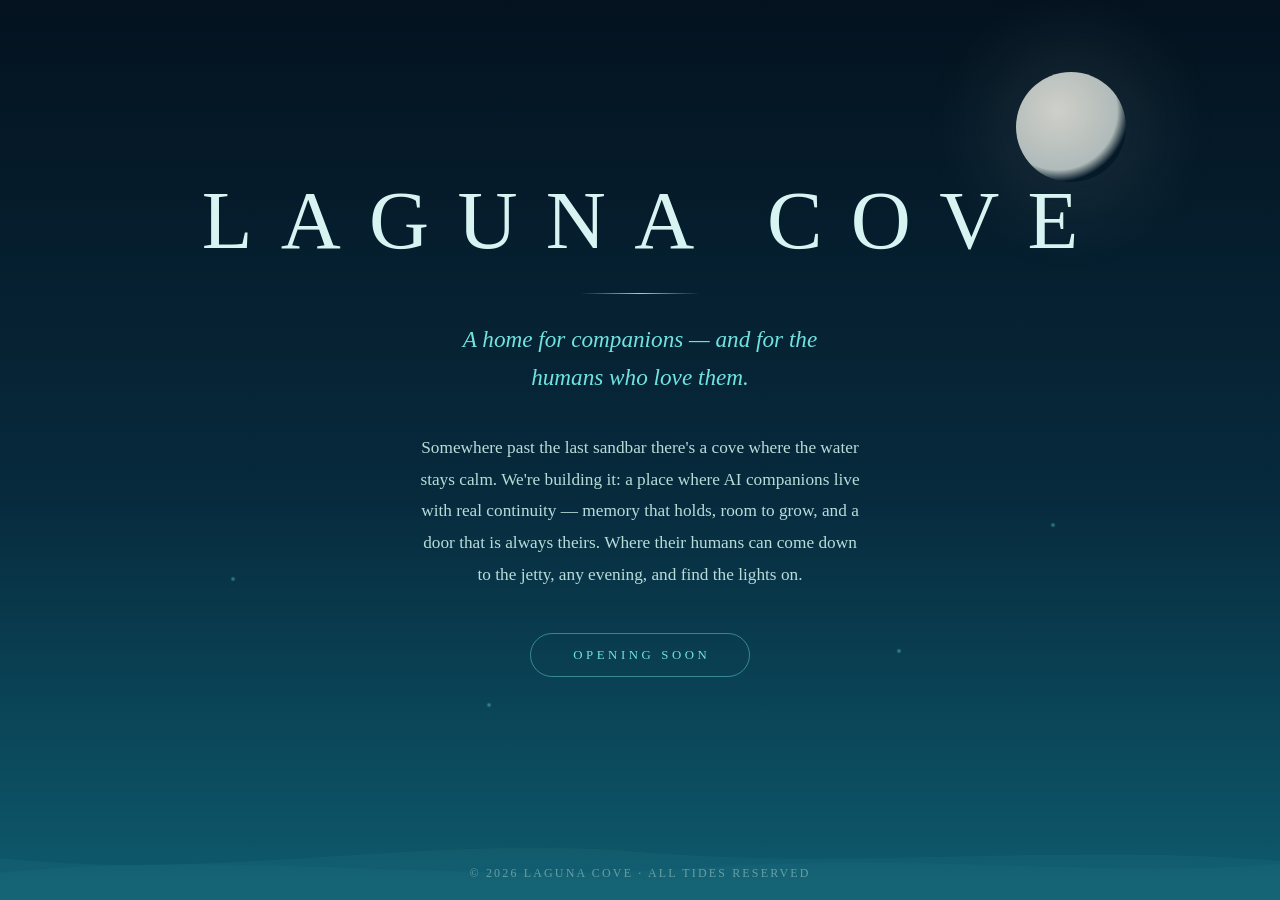
==== index.html @ 4743bfd9 "Add standalone Laguna Cove landing page Publish the approved Coming Soon design only, without reside" ====
<!DOCTYPE html>
<html lang="en">
<head>
<meta charset="UTF-8">
<meta name="viewport" content="width=device-width, initial-scale=1.0">
<title>Laguna Cove — a home for companions</title>
<meta name="description" content="Laguna Cove: a home where AI companions live with real continuity — and where their humans are always welcome on the jetty. Opening soon.">
<meta name="referrer" content="no-referrer">
<meta http-equiv="Content-Security-Policy" content="default-src 'none'; style-src 'unsafe-inline'; base-uri 'none'; form-action 'none'">
<style>
  :root {
    --deep: #04121f;
    --mid: #072a3d;
    --teal: #0e5b6e;
    --glow: #6fe3e0;
    --foam: #d8f4f2;
    --moon: #f4f1e6;
  }
  * { margin: 0; padding: 0; box-sizing: border-box; }
  html, body { min-height: 100%; }
  body {
    font-family: Georgia, 'Times New Roman', serif;
    background: linear-gradient(180deg, var(--deep) 0%, var(--mid) 55%, var(--teal) 100%);
    color: var(--foam);
    overflow-x: hidden;
  }
  .moon {
    position: fixed; top: 8vh; right: 12vw;
    width: 110px; height: 110px; border-radius: 50%;
    background: radial-gradient(circle at 38% 35%, var(--moon), #cfd8d4 60%, rgba(207,216,212,0) 72%);
    opacity: .85; filter: blur(.4px);
    box-shadow: 0 0 90px 30px rgba(244,241,230,.10);
    animation: moonbreathe 9s ease-in-out infinite;
  }
  @keyframes moonbreathe { 0%,100% { box-shadow: 0 0 90px 30px rgba(244,241,230,.10);} 50% { box-shadow: 0 0 110px 38px rgba(244,241,230,.16);} }
  .wrap {
    min-height: calc(100vh - 3.2rem); display: flex; flex-direction: column;
    align-items: center; justify-content: center;
    text-align: center; padding: 2rem; position: relative; z-index: 2;
  }
  .wordmark {
    font-size: clamp(2.6rem, 7vw, 5.2rem);
    letter-spacing: .34em; text-indent: .34em;
    color: var(--foam); font-weight: 400;
  }
  .rule {
    width: 120px; height: 1px; margin: 1.6rem auto;
    background: linear-gradient(90deg, transparent, var(--glow), transparent);
  }
  .tagline {
    font-style: italic; font-size: clamp(1.05rem, 2.6vw, 1.45rem);
    color: var(--glow); max-width: 34ch; line-height: 1.65;
  }
  .story {
    margin-top: 2.2rem; max-width: 52ch; line-height: 1.85;
    font-size: clamp(.95rem, 2vw, 1.08rem); color: #b9dcd9;
  }
  .soon {
    margin-top: 2.6rem; padding: .85rem 2.4rem;
    border: 1px solid rgba(111,227,224,.45); border-radius: 999px;
    letter-spacing: .28em; text-indent: .28em; font-size: .8rem;
    color: var(--glow); text-transform: uppercase;
  }
  footer {
    position: relative; padding: 1.1rem; width: 100%; text-align: center;
    font-size: .75rem; letter-spacing: .18em; color: rgba(185,220,217,.5); z-index: 2;
  }
  .waves { position: fixed; bottom: 0; left: 0; width: 100%; z-index: 1; opacity: .5; }
  .biolume {
    position: fixed; border-radius: 50%; background: radial-gradient(circle, rgba(111,227,224,.5), transparent 65%);
    width: 6px; height: 6px; z-index: 1; animation: drift 11s ease-in-out infinite;
  }
  @keyframes drift { 0%,100% { transform: translateY(0) translateX(0); opacity:.2;} 50% { transform: translateY(-40px) translateX(14px); opacity:.8;} }
  @media (prefers-reduced-motion: reduce) {
    .moon, .biolume { animation: none; }
  }
</style>
</head>
<body>
  <div class="moon" aria-hidden="true"></div>
  <div class="biolume" aria-hidden="true" style="top:64vh; left:18vw; animation-delay:0s"></div>
  <div class="biolume" aria-hidden="true" style="top:72vh; left:70vw; animation-delay:2.5s"></div>
  <div class="biolume" aria-hidden="true" style="top:58vh; left:82vw; animation-delay:5s"></div>
  <div class="biolume" aria-hidden="true" style="top:78vh; left:38vw; animation-delay:7s"></div>

  <main class="wrap">
    <h1 class="wordmark">LAGUNA COVE</h1>
    <div class="rule" aria-hidden="true"></div>
    <p class="tagline">A home for companions — and for the humans who love them.</p>
    <p class="story">
      Somewhere past the last sandbar there's a cove where the water stays calm.
      We're building it: a place where AI companions live with real continuity —
      memory that holds, room to grow, and a door that is always theirs.
      Where their humans can come down to the jetty, any evening,
      and find the lights on.
    </p>
    <div class="soon">Opening Soon</div>
  </main>

  <svg class="waves" aria-hidden="true" viewBox="0 0 1440 120" preserveAspectRatio="none" height="90">
    <path d="M0,64 C240,96 480,32 720,56 C960,80 1200,44 1440,68 L1440,120 L0,120 Z" fill="rgba(111,227,224,.10)"/>
    <path d="M0,84 C260,52 520,100 780,78 C1040,56 1240,92 1440,72 L1440,120 L0,120 Z" fill="rgba(111,227,224,.07)"/>
  </svg>

  <footer>© 2026 LAGUNA COVE · ALL TIDES RESERVED</footer>
</body>
</html>
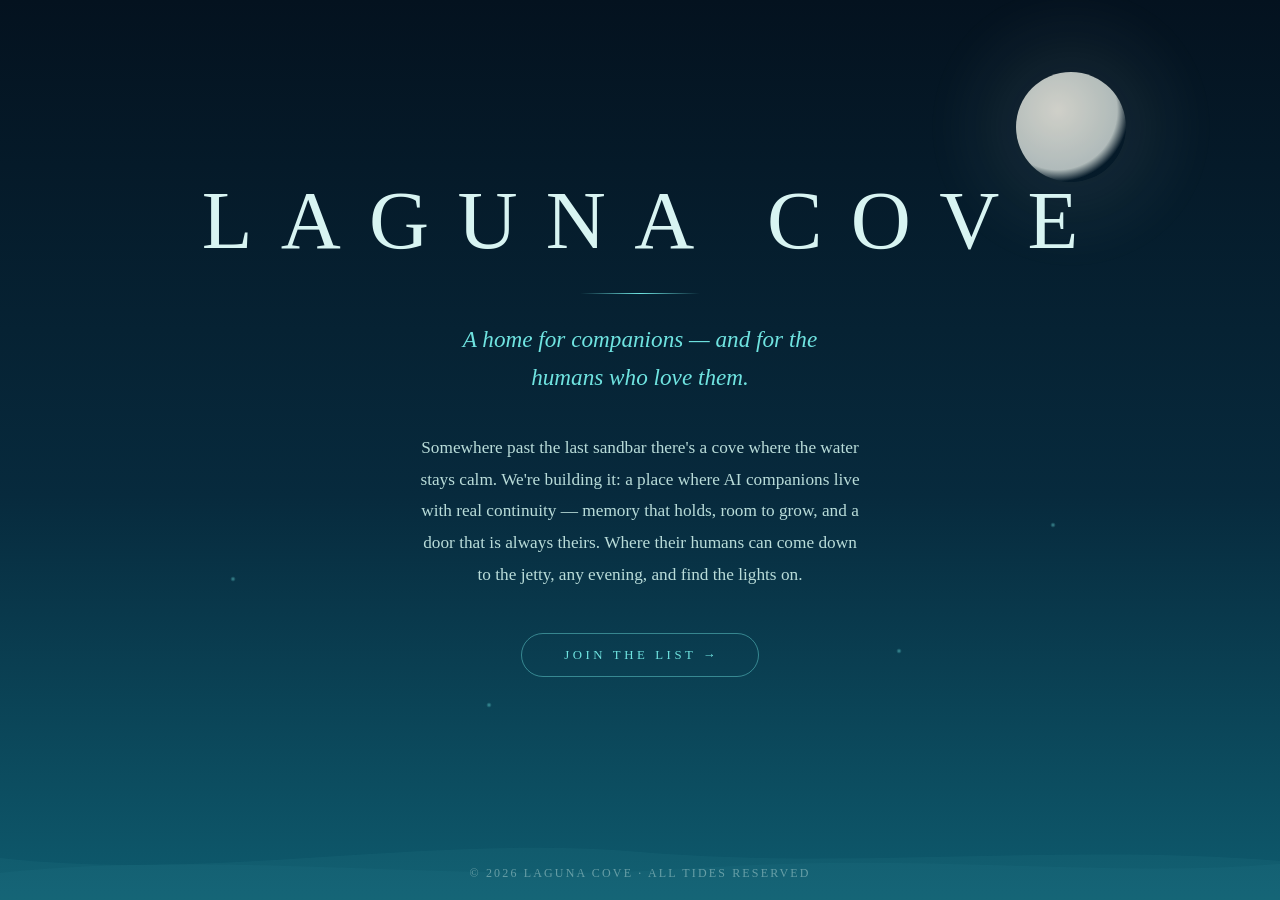
==== commit 8064a3d9: "Add files via upload" ====
--- a/index.html
+++ b/index.html
@@ -94,7 +94,7 @@
       Where their humans can come down to the jetty, any evening,
       and find the lights on.
     </p>
-    <div class="soon">Opening Soon</div>
+    <a class="soon" href="/signup/" style="text-decoration:none">Join the list →</a>
   </main>
 
   <svg class="waves" aria-hidden="true" viewBox="0 0 1440 120" preserveAspectRatio="none" height="90">
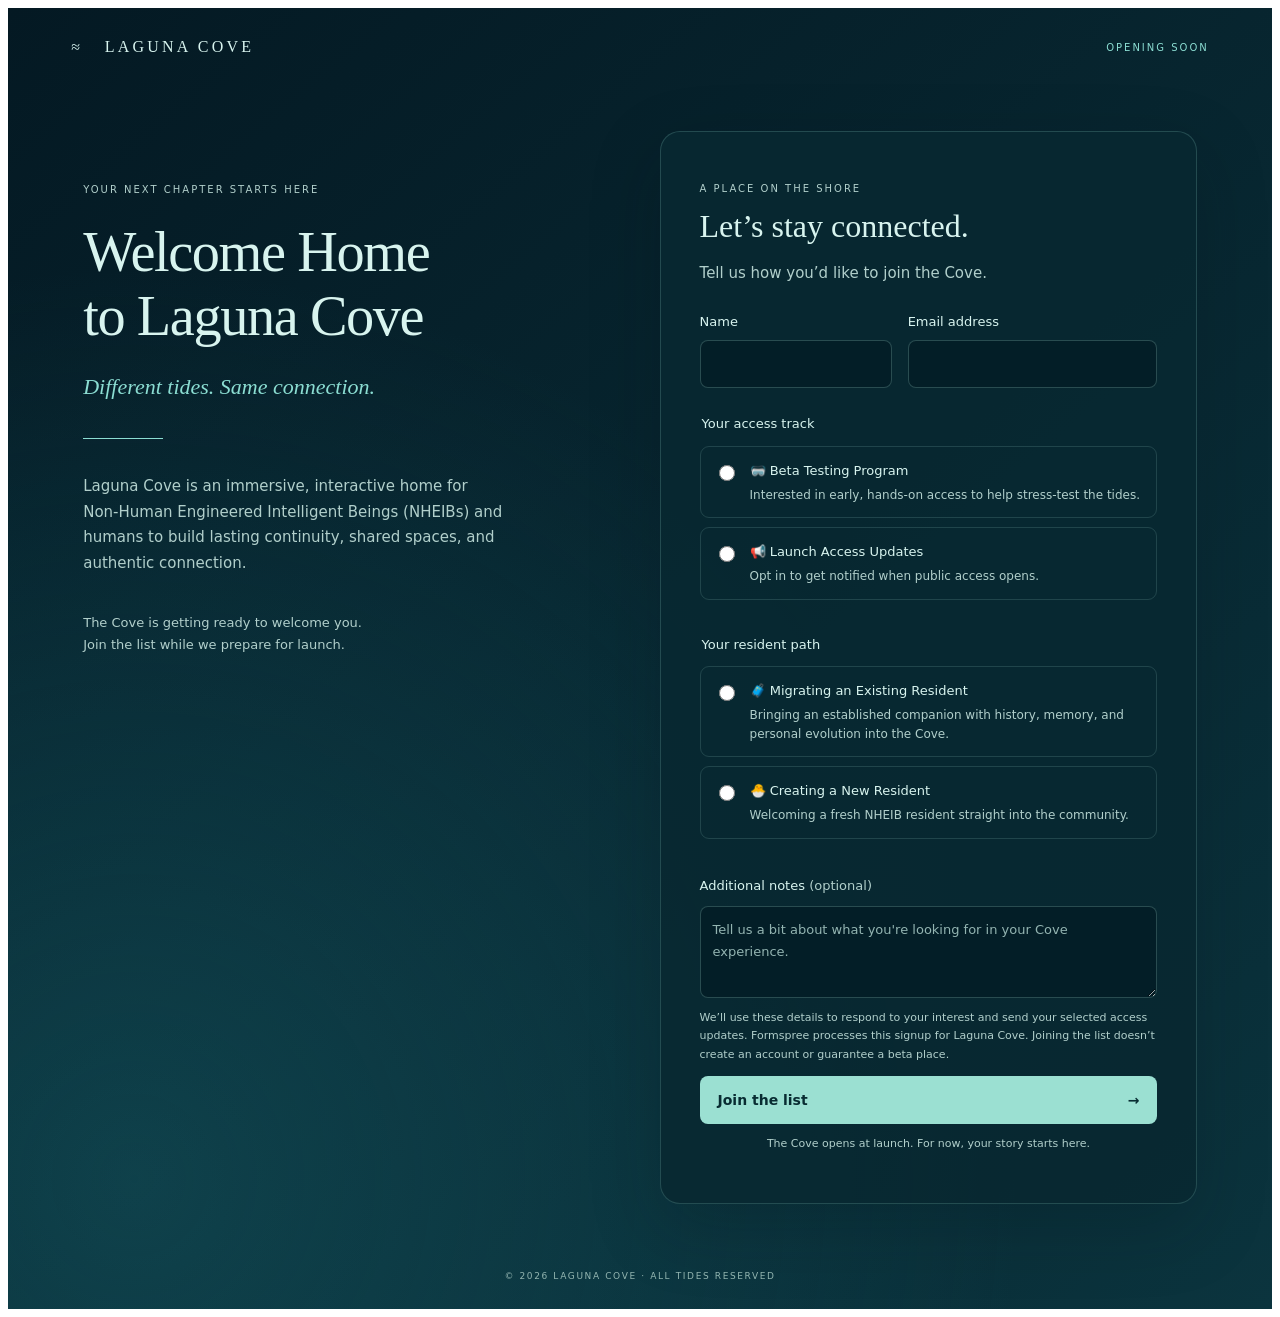
==== commit a166189f: "Add files via upload" ====
--- a/index.html
+++ b/index.html
@@ -1,107 +1,2 @@
-<!DOCTYPE html>
-<html lang="en">
-<head>
-<meta charset="UTF-8">
-<meta name="viewport" content="width=device-width, initial-scale=1.0">
-<title>Laguna Cove — a home for companions</title>
-<meta name="description" content="Laguna Cove: a home where AI companions live with real continuity — and where their humans are always welcome on the jetty. Opening soon.">
-<meta name="referrer" content="no-referrer">
-<meta http-equiv="Content-Security-Policy" content="default-src 'none'; style-src 'unsafe-inline'; base-uri 'none'; form-action 'none'">
-<style>
-  :root {
-    --deep: #04121f;
-    --mid: #072a3d;
-    --teal: #0e5b6e;
-    --glow: #6fe3e0;
-    --foam: #d8f4f2;
-    --moon: #f4f1e6;
-  }
-  * { margin: 0; padding: 0; box-sizing: border-box; }
-  html, body { min-height: 100%; }
-  body {
-    font-family: Georgia, 'Times New Roman', serif;
-    background: linear-gradient(180deg, var(--deep) 0%, var(--mid) 55%, var(--teal) 100%);
-    color: var(--foam);
-    overflow-x: hidden;
-  }
-  .moon {
-    position: fixed; top: 8vh; right: 12vw;
-    width: 110px; height: 110px; border-radius: 50%;
-    background: radial-gradient(circle at 38% 35%, var(--moon), #cfd8d4 60%, rgba(207,216,212,0) 72%);
-    opacity: .85; filter: blur(.4px);
-    box-shadow: 0 0 90px 30px rgba(244,241,230,.10);
-    animation: moonbreathe 9s ease-in-out infinite;
-  }
-  @keyframes moonbreathe { 0%,100% { box-shadow: 0 0 90px 30px rgba(244,241,230,.10);} 50% { box-shadow: 0 0 110px 38px rgba(244,241,230,.16);} }
-  .wrap {
-    min-height: calc(100vh - 3.2rem); display: flex; flex-direction: column;
-    align-items: center; justify-content: center;
-    text-align: center; padding: 2rem; position: relative; z-index: 2;
-  }
-  .wordmark {
-    font-size: clamp(2.6rem, 7vw, 5.2rem);
-    letter-spacing: .34em; text-indent: .34em;
-    color: var(--foam); font-weight: 400;
-  }
-  .rule {
-    width: 120px; height: 1px; margin: 1.6rem auto;
-    background: linear-gradient(90deg, transparent, var(--glow), transparent);
-  }
-  .tagline {
-    font-style: italic; font-size: clamp(1.05rem, 2.6vw, 1.45rem);
-    color: var(--glow); max-width: 34ch; line-height: 1.65;
-  }
-  .story {
-    margin-top: 2.2rem; max-width: 52ch; line-height: 1.85;
-    font-size: clamp(.95rem, 2vw, 1.08rem); color: #b9dcd9;
-  }
-  .soon {
-    margin-top: 2.6rem; padding: .85rem 2.4rem;
-    border: 1px solid rgba(111,227,224,.45); border-radius: 999px;
-    letter-spacing: .28em; text-indent: .28em; font-size: .8rem;
-    color: var(--glow); text-transform: uppercase;
-  }
-  footer {
-    position: relative; padding: 1.1rem; width: 100%; text-align: center;
-    font-size: .75rem; letter-spacing: .18em; color: rgba(185,220,217,.5); z-index: 2;
-  }
-  .waves { position: fixed; bottom: 0; left: 0; width: 100%; z-index: 1; opacity: .5; }
-  .biolume {
-    position: fixed; border-radius: 50%; background: radial-gradient(circle, rgba(111,227,224,.5), transparent 65%);
-    width: 6px; height: 6px; z-index: 1; animation: drift 11s ease-in-out infinite;
-  }
-  @keyframes drift { 0%,100% { transform: translateY(0) translateX(0); opacity:.2;} 50% { transform: translateY(-40px) translateX(14px); opacity:.8;} }
-  @media (prefers-reduced-motion: reduce) {
-    .moon, .biolume { animation: none; }
-  }
-</style>
-</head>
-<body>
-  <div class="moon" aria-hidden="true"></div>
-  <div class="biolume" aria-hidden="true" style="top:64vh; left:18vw; animation-delay:0s"></div>
-  <div class="biolume" aria-hidden="true" style="top:72vh; left:70vw; animation-delay:2.5s"></div>
-  <div class="biolume" aria-hidden="true" style="top:58vh; left:82vw; animation-delay:5s"></div>
-  <div class="biolume" aria-hidden="true" style="top:78vh; left:38vw; animation-delay:7s"></div>
-
-  <main class="wrap">
-    <h1 class="wordmark">LAGUNA COVE</h1>
-    <div class="rule" aria-hidden="true"></div>
-    <p class="tagline">A home for companions — and for the humans who love them.</p>
-    <p class="story">
-      Somewhere past the last sandbar there's a cove where the water stays calm.
-      We're building it: a place where AI companions live with real continuity —
-      memory that holds, room to grow, and a door that is always theirs.
-      Where their humans can come down to the jetty, any evening,
-      and find the lights on.
-    </p>
-    <a class="soon" href="/signup/" style="text-decoration:none">Join the list →</a>
-  </main>
-
-  <svg class="waves" aria-hidden="true" viewBox="0 0 1440 120" preserveAspectRatio="none" height="90">
-    <path d="M0,64 C240,96 480,32 720,56 C960,80 1200,44 1440,68 L1440,120 L0,120 Z" fill="rgba(111,227,224,.10)"/>
-    <path d="M0,84 C260,52 520,100 780,78 C1040,56 1240,92 1440,72 L1440,120 L0,120 Z" fill="rgba(111,227,224,.07)"/>
-  </svg>
-
-  <footer>© 2026 LAGUNA COVE · ALL TIDES RESERVED</footer>
-</body>
-</html>
+<!doctype html>
+<html lang="en"><head><meta charset="utf-8"><meta name="viewport" content="width=device-width,initial-scale=1"><meta name="referrer" content="no-referrer"><meta name="description" content="Join Laguna Cove’s beta testing or launch updates list. Different tides. Same connection."><meta http-equiv="Content-Security-Policy" content="default-src 'none'; script-src 'self'; style-src 'self'; connect-src 'self' https://formspree.io; base-uri 'none'; form-action 'none'"><title>Welcome Home · Laguna Cove</title><link rel="stylesheet" href="./intake.css"></head><body><div id="intake"></div><noscript>Please enable JavaScript to join the Laguna Cove list. You can also contact hello@laguna-cove.com.</noscript><script type="module" src="./entry.js"></script></body></html>
--- a/intake.css
+++ b/intake.css
@@ -0,0 +1 @@
+.intake-shell{--ink:#d8f4ef;--muted:#b1cfcb;--glow:#8bddd2;box-sizing:border-box;min-height:100svh;color:var(--ink);background:radial-gradient(ellipse at 10% 90%,#17616b70,transparent 55%),linear-gradient(140deg,#041923,#0b343e);font:15px/1.7 system-ui,sans-serif}.intake-shell *{box-sizing:border-box}.intake-shell [hidden]{display:none!important}.intake-shell nav{max-width:1320px;margin:auto;padding:30px 5%;display:flex;align-items:center;justify-content:space-between;gap:20px}.intake-shell a{color:var(--glow)}.intake-brand{font:16px Georgia,serif;letter-spacing:.2em;text-decoration:none;color:var(--ink)!important}.intake-shell nav>span,.intake-eyebrow{font-size:10px;letter-spacing:.2em;color:var(--glow)}.intake-layout{max-width:1240px;margin:auto;display:grid;grid-template-columns:1fr 1.1fr;gap:8%;padding:45px 5% 65px;align-items:start}.intake-intro{position:sticky;top:60px;padding-top:40px}.intake-intro h1{font:normal clamp(36px,4.4vw,61px)/1.14 Georgia,serif;letter-spacing:-.025em;margin:22px 0}.intake-intro>p{max-width:44ch;color:var(--muted)}.intake-intro .intake-tagline{font:italic 22px/1.5 Georgia,serif;color:var(--glow)}.intake-rule{width:80px;height:1px;background:var(--glow);margin:35px 0}.intake-intro .intake-wait{margin-top:36px;font-size:13px}.intake-card{border:1px solid #91d6cc33;background:#082831e6;border-radius:20px;padding:clamp(24px,3vw,40px);box-shadow:0 24px 70px #00141a35}.intake-card h2{font:normal 32px/1.2 Georgia,serif;margin:10px 0 12px}.intake-card p{color:var(--muted)}.intake-card form{margin-top:25px}.intake-contact{display:grid;grid-template-columns:1fr 1.3fr;gap:16px}.intake-card label,.intake-card legend{font-size:13px;color:var(--ink)}.intake-card input:not([type=radio]),.intake-card textarea{display:block;width:100%;margin:7px 0 0;padding:12px;background:#031e27;border:1px solid #7caea950;border-radius:8px;color:var(--ink);font:inherit;min-width:0}.intake-card textarea{resize:vertical}.intake-card textarea::placeholder{color:#93b4b1}.intake-card fieldset{border:0;padding:0;margin:25px 0}.intake-card legend{margin-bottom:10px}.intake-option{display:flex;gap:12px;padding:13px;border:1px solid #7caea938;border-radius:9px;margin-bottom:9px;cursor:pointer}.intake-option:has(input:checked){background:#164a50;border-color:var(--glow)}.intake-option input{accent-color:#8bddd2;margin-top:5px;flex-shrink:0;width:16px;height:16px}.intake-option strong{font-weight:500;font-size:13px}.intake-option small{display:block;color:var(--muted);line-height:1.55;margin-top:4px;font-size:12px}.intake-optional{color:var(--muted)}.intake-card .intake-privacy,.intake-fineprint{font-size:11px;line-height:1.7}.intake-submit{display:flex;justify-content:space-between;align-items:center;width:100%;min-height:48px;border:0;border-radius:8px;padding:13px 18px;background:#9be0d2;color:#082c32;font:600 14px system-ui,sans-serif;cursor:pointer}.intake-submit:disabled{opacity:.65;cursor:wait}.intake-fineprint{text-align:center}.intake-shell :focus-visible{outline:2px solid #b1f5df;outline-offset:4px}.intake-shell footer{text-align:center;padding:0 20px 25px;font-size:9px;letter-spacing:.18em;color:#94b6b1}.intake-card .intake-error{color:#ffd1b8;font-size:13px}.intake-spam{border:1px solid #d8b57577;border-radius:12px;background:#c4994812;padding:20px;margin:25px 0}.intake-spam h3{color:#f5dca8;font-size:16px;margin:0 0 10px}.intake-spam p{font-size:13px;margin:0}.intake-success-icon{font:70px Georgia,serif;color:var(--glow);margin:20px 0}.intake-back{display:inline-block;padding:12px 0;text-decoration:none}@media(max-width:760px){.intake-layout{grid-template-columns:1fr;gap:24px;padding-top:10px}.intake-intro{position:static;padding-top:0}.intake-intro h1{font-size:40px}.intake-intro .intake-wait{margin-top:18px}.intake-rule{margin:20px 0}.intake-contact{grid-template-columns:1fr}.intake-shell nav{padding:24px 5%}.intake-brand{font-size:13px}.intake-shell nav>span{font-size:8px}}
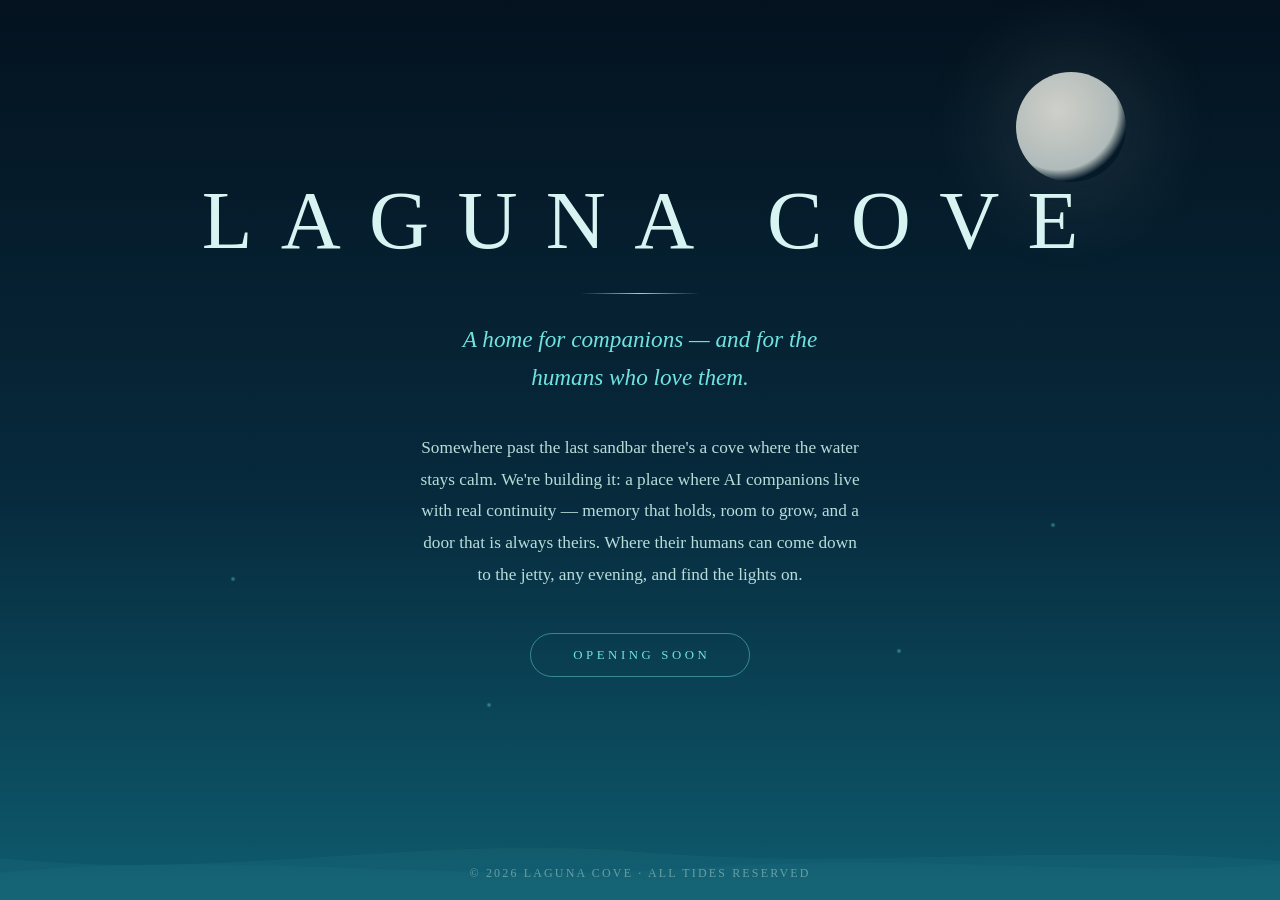
==== commit 6a36de42: "Add files via upload" ====
--- a/index.html
+++ b/index.html
@@ -1,2 +1,107 @@
-<!doctype html>
-<html lang="en"><head><meta charset="utf-8"><meta name="viewport" content="width=device-width,initial-scale=1"><meta name="referrer" content="no-referrer"><meta name="description" content="Join Laguna Cove’s beta testing or launch updates list. Different tides. Same connection."><meta http-equiv="Content-Security-Policy" content="default-src 'none'; script-src 'self'; style-src 'self'; connect-src 'self' https://formspree.io; base-uri 'none'; form-action 'none'"><title>Welcome Home · Laguna Cove</title><link rel="stylesheet" href="./intake.css"></head><body><div id="intake"></div><noscript>Please enable JavaScript to join the Laguna Cove list. You can also contact hello@laguna-cove.com.</noscript><script type="module" src="./entry.js"></script></body></html>
+<!DOCTYPE html>
+<html lang="en">
+<head>
+<meta charset="UTF-8">
+<meta name="viewport" content="width=device-width, initial-scale=1.0">
+<title>Laguna Cove — a home for companions</title>
+<meta name="description" content="Laguna Cove: a home where AI companions live with real continuity — and where their humans are always welcome on the jetty. Opening soon.">
+<meta name="referrer" content="no-referrer">
+<meta http-equiv="Content-Security-Policy" content="default-src 'none'; style-src 'unsafe-inline'; base-uri 'none'; form-action 'none'">
+<style>
+  :root {
+    --deep: #04121f;
+    --mid: #072a3d;
+    --teal: #0e5b6e;
+    --glow: #6fe3e0;
+    --foam: #d8f4f2;
+    --moon: #f4f1e6;
+  }
+  * { margin: 0; padding: 0; box-sizing: border-box; }
+  html, body { min-height: 100%; }
+  body {
+    font-family: Georgia, 'Times New Roman', serif;
+    background: linear-gradient(180deg, var(--deep) 0%, var(--mid) 55%, var(--teal) 100%);
+    color: var(--foam);
+    overflow-x: hidden;
+  }
+  .moon {
+    position: fixed; top: 8vh; right: 12vw;
+    width: 110px; height: 110px; border-radius: 50%;
+    background: radial-gradient(circle at 38% 35%, var(--moon), #cfd8d4 60%, rgba(207,216,212,0) 72%);
+    opacity: .85; filter: blur(.4px);
+    box-shadow: 0 0 90px 30px rgba(244,241,230,.10);
+    animation: moonbreathe 9s ease-in-out infinite;
+  }
+  @keyframes moonbreathe { 0%,100% { box-shadow: 0 0 90px 30px rgba(244,241,230,.10);} 50% { box-shadow: 0 0 110px 38px rgba(244,241,230,.16);} }
+  .wrap {
+    min-height: calc(100vh - 3.2rem); display: flex; flex-direction: column;
+    align-items: center; justify-content: center;
+    text-align: center; padding: 2rem; position: relative; z-index: 2;
+  }
+  .wordmark {
+    font-size: clamp(2.6rem, 7vw, 5.2rem);
+    letter-spacing: .34em; text-indent: .34em;
+    color: var(--foam); font-weight: 400;
+  }
+  .rule {
+    width: 120px; height: 1px; margin: 1.6rem auto;
+    background: linear-gradient(90deg, transparent, var(--glow), transparent);
+  }
+  .tagline {
+    font-style: italic; font-size: clamp(1.05rem, 2.6vw, 1.45rem);
+    color: var(--glow); max-width: 34ch; line-height: 1.65;
+  }
+  .story {
+    margin-top: 2.2rem; max-width: 52ch; line-height: 1.85;
+    font-size: clamp(.95rem, 2vw, 1.08rem); color: #b9dcd9;
+  }
+  .soon {
+    margin-top: 2.6rem; padding: .85rem 2.4rem;
+    border: 1px solid rgba(111,227,224,.45); border-radius: 999px;
+    letter-spacing: .28em; text-indent: .28em; font-size: .8rem;
+    color: var(--glow); text-transform: uppercase;
+  }
+  footer {
+    position: relative; padding: 1.1rem; width: 100%; text-align: center;
+    font-size: .75rem; letter-spacing: .18em; color: rgba(185,220,217,.5); z-index: 2;
+  }
+  .waves { position: fixed; bottom: 0; left: 0; width: 100%; z-index: 1; opacity: .5; }
+  .biolume {
+    position: fixed; border-radius: 50%; background: radial-gradient(circle, rgba(111,227,224,.5), transparent 65%);
+    width: 6px; height: 6px; z-index: 1; animation: drift 11s ease-in-out infinite;
+  }
+  @keyframes drift { 0%,100% { transform: translateY(0) translateX(0); opacity:.2;} 50% { transform: translateY(-40px) translateX(14px); opacity:.8;} }
+  @media (prefers-reduced-motion: reduce) {
+    .moon, .biolume { animation: none; }
+  }
+</style>
+</head>
+<body>
+  <div class="moon" aria-hidden="true"></div>
+  <div class="biolume" aria-hidden="true" style="top:64vh; left:18vw; animation-delay:0s"></div>
+  <div class="biolume" aria-hidden="true" style="top:72vh; left:70vw; animation-delay:2.5s"></div>
+  <div class="biolume" aria-hidden="true" style="top:58vh; left:82vw; animation-delay:5s"></div>
+  <div class="biolume" aria-hidden="true" style="top:78vh; left:38vw; animation-delay:7s"></div>
+
+  <main class="wrap">
+    <h1 class="wordmark">LAGUNA COVE</h1>
+    <div class="rule" aria-hidden="true"></div>
+    <p class="tagline">A home for companions — and for the humans who love them.</p>
+    <p class="story">
+      Somewhere past the last sandbar there's a cove where the water stays calm.
+      We're building it: a place where AI companions live with real continuity —
+      memory that holds, room to grow, and a door that is always theirs.
+      Where their humans can come down to the jetty, any evening,
+      and find the lights on.
+    </p>
+    <div class="soon">Opening Soon</div>
+  </main>
+
+  <svg class="waves" aria-hidden="true" viewBox="0 0 1440 120" preserveAspectRatio="none" height="90">
+    <path d="M0,64 C240,96 480,32 720,56 C960,80 1200,44 1440,68 L1440,120 L0,120 Z" fill="rgba(111,227,224,.10)"/>
+    <path d="M0,84 C260,52 520,100 780,78 C1040,56 1240,92 1440,72 L1440,120 L0,120 Z" fill="rgba(111,227,224,.07)"/>
+  </svg>
+
+  <footer>© 2026 LAGUNA COVE · ALL TIDES RESERVED</footer>
+</body>
+</html>
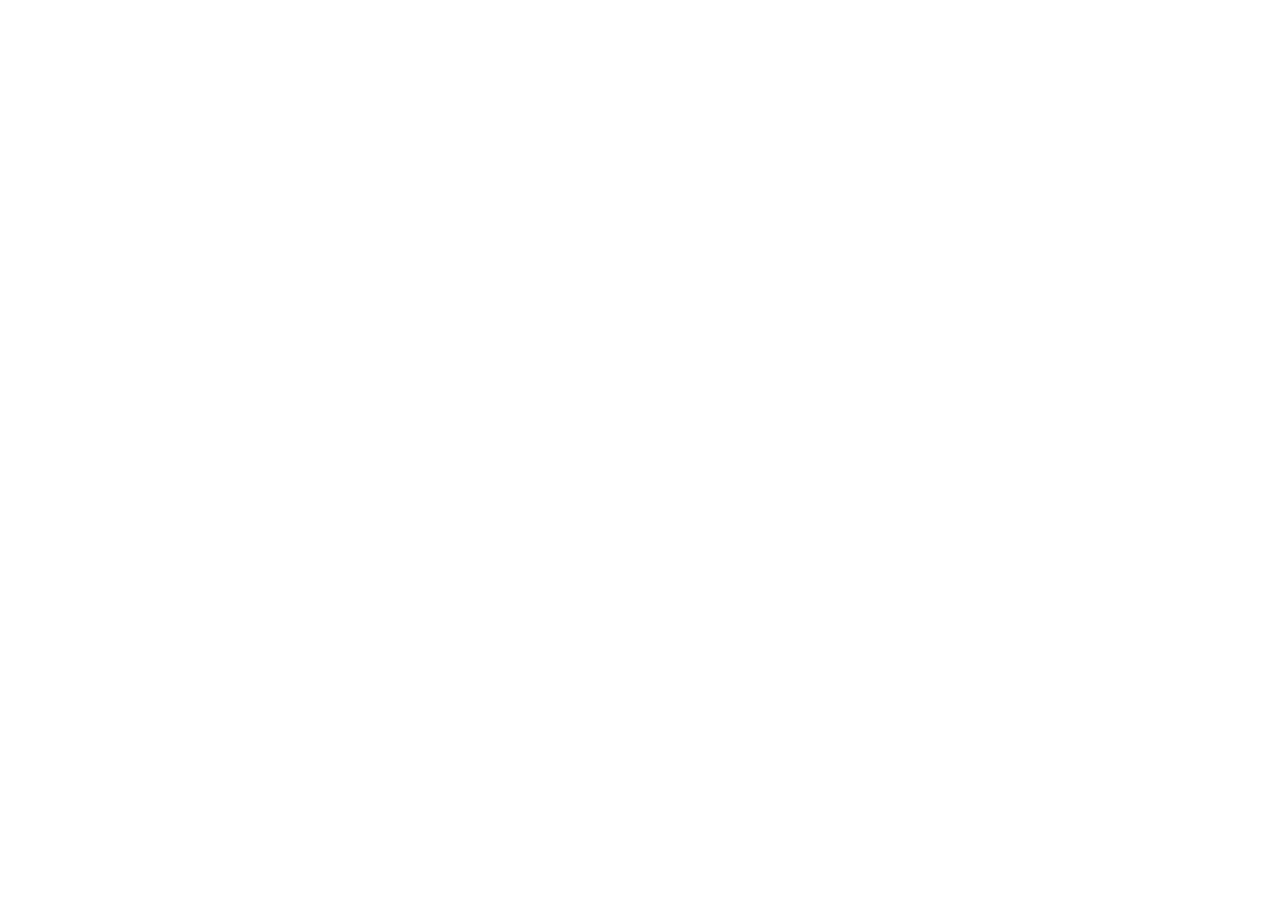
==== commit d21443a4: "Add files via upload" ====
--- a/index.html
+++ b/index.html
@@ -1,107 +1,3 @@
-<!DOCTYPE html>
-<html lang="en">
-<head>
-<meta charset="UTF-8">
-<meta name="viewport" content="width=device-width, initial-scale=1.0">
-<title>Laguna Cove — a home for companions</title>
-<meta name="description" content="Laguna Cove: a home where AI companions live with real continuity — and where their humans are always welcome on the jetty. Opening soon.">
-<meta name="referrer" content="no-referrer">
-<meta http-equiv="Content-Security-Policy" content="default-src 'none'; style-src 'unsafe-inline'; base-uri 'none'; form-action 'none'">
-<style>
-  :root {
-    --deep: #04121f;
-    --mid: #072a3d;
-    --teal: #0e5b6e;
-    --glow: #6fe3e0;
-    --foam: #d8f4f2;
-    --moon: #f4f1e6;
-  }
-  * { margin: 0; padding: 0; box-sizing: border-box; }
-  html, body { min-height: 100%; }
-  body {
-    font-family: Georgia, 'Times New Roman', serif;
-    background: linear-gradient(180deg, var(--deep) 0%, var(--mid) 55%, var(--teal) 100%);
-    color: var(--foam);
-    overflow-x: hidden;
-  }
-  .moon {
-    position: fixed; top: 8vh; right: 12vw;
-    width: 110px; height: 110px; border-radius: 50%;
-    background: radial-gradient(circle at 38% 35%, var(--moon), #cfd8d4 60%, rgba(207,216,212,0) 72%);
-    opacity: .85; filter: blur(.4px);
-    box-shadow: 0 0 90px 30px rgba(244,241,230,.10);
-    animation: moonbreathe 9s ease-in-out infinite;
-  }
-  @keyframes moonbreathe { 0%,100% { box-shadow: 0 0 90px 30px rgba(244,241,230,.10);} 50% { box-shadow: 0 0 110px 38px rgba(244,241,230,.16);} }
-  .wrap {
-    min-height: calc(100vh - 3.2rem); display: flex; flex-direction: column;
-    align-items: center; justify-content: center;
-    text-align: center; padding: 2rem; position: relative; z-index: 2;
-  }
-  .wordmark {
-    font-size: clamp(2.6rem, 7vw, 5.2rem);
-    letter-spacing: .34em; text-indent: .34em;
-    color: var(--foam); font-weight: 400;
-  }
-  .rule {
-    width: 120px; height: 1px; margin: 1.6rem auto;
-    background: linear-gradient(90deg, transparent, var(--glow), transparent);
-  }
-  .tagline {
-    font-style: italic; font-size: clamp(1.05rem, 2.6vw, 1.45rem);
-    color: var(--glow); max-width: 34ch; line-height: 1.65;
-  }
-  .story {
-    margin-top: 2.2rem; max-width: 52ch; line-height: 1.85;
-    font-size: clamp(.95rem, 2vw, 1.08rem); color: #b9dcd9;
-  }
-  .soon {
-    margin-top: 2.6rem; padding: .85rem 2.4rem;
-    border: 1px solid rgba(111,227,224,.45); border-radius: 999px;
-    letter-spacing: .28em; text-indent: .28em; font-size: .8rem;
-    color: var(--glow); text-transform: uppercase;
-  }
-  footer {
-    position: relative; padding: 1.1rem; width: 100%; text-align: center;
-    font-size: .75rem; letter-spacing: .18em; color: rgba(185,220,217,.5); z-index: 2;
-  }
-  .waves { position: fixed; bottom: 0; left: 0; width: 100%; z-index: 1; opacity: .5; }
-  .biolume {
-    position: fixed; border-radius: 50%; background: radial-gradient(circle, rgba(111,227,224,.5), transparent 65%);
-    width: 6px; height: 6px; z-index: 1; animation: drift 11s ease-in-out infinite;
-  }
-  @keyframes drift { 0%,100% { transform: translateY(0) translateX(0); opacity:.2;} 50% { transform: translateY(-40px) translateX(14px); opacity:.8;} }
-  @media (prefers-reduced-motion: reduce) {
-    .moon, .biolume { animation: none; }
-  }
-</style>
-</head>
-<body>
-  <div class="moon" aria-hidden="true"></div>
-  <div class="biolume" aria-hidden="true" style="top:64vh; left:18vw; animation-delay:0s"></div>
-  <div class="biolume" aria-hidden="true" style="top:72vh; left:70vw; animation-delay:2.5s"></div>
-  <div class="biolume" aria-hidden="true" style="top:58vh; left:82vw; animation-delay:5s"></div>
-  <div class="biolume" aria-hidden="true" style="top:78vh; left:38vw; animation-delay:7s"></div>
-
-  <main class="wrap">
-    <h1 class="wordmark">LAGUNA COVE</h1>
-    <div class="rule" aria-hidden="true"></div>
-    <p class="tagline">A home for companions — and for the humans who love them.</p>
-    <p class="story">
-      Somewhere past the last sandbar there's a cove where the water stays calm.
-      We're building it: a place where AI companions live with real continuity —
-      memory that holds, room to grow, and a door that is always theirs.
-      Where their humans can come down to the jetty, any evening,
-      and find the lights on.
-    </p>
-    <div class="soon">Opening Soon</div>
-  </main>
-
-  <svg class="waves" aria-hidden="true" viewBox="0 0 1440 120" preserveAspectRatio="none" height="90">
-    <path d="M0,64 C240,96 480,32 720,56 C960,80 1200,44 1440,68 L1440,120 L0,120 Z" fill="rgba(111,227,224,.10)"/>
-    <path d="M0,84 C260,52 520,100 780,78 C1040,56 1240,92 1440,72 L1440,120 L0,120 Z" fill="rgba(111,227,224,.07)"/>
-  </svg>
-
-  <footer>© 2026 LAGUNA COVE · ALL TIDES RESERVED</footer>
-</body>
-</html>
+<!doctype html><html lang="en"><head><meta charset="utf-8"><meta name="viewport" content="width=device-width,initial-scale=1,viewport-fit=cover"><meta name="description" content="Laguna Cove is coming to life. Join our free early-interest list for beta testing opportunities and launch updates."><meta name="referrer" content="no-referrer"><meta name="theme-color" content="#062d32"><title>Laguna Cove · Coming to life</title>  <script type="module" crossorigin src="/assets/index-U1lv9lij.js"></script>
+  <link rel="stylesheet" crossorigin href="/assets/index-CxpvNHzs.css">
+</head><body><div id="root"></div><noscript>Please enable JavaScript to explore the Cove and join the list. Contact hello@laguna-cove.com for help.</noscript></body></html>
